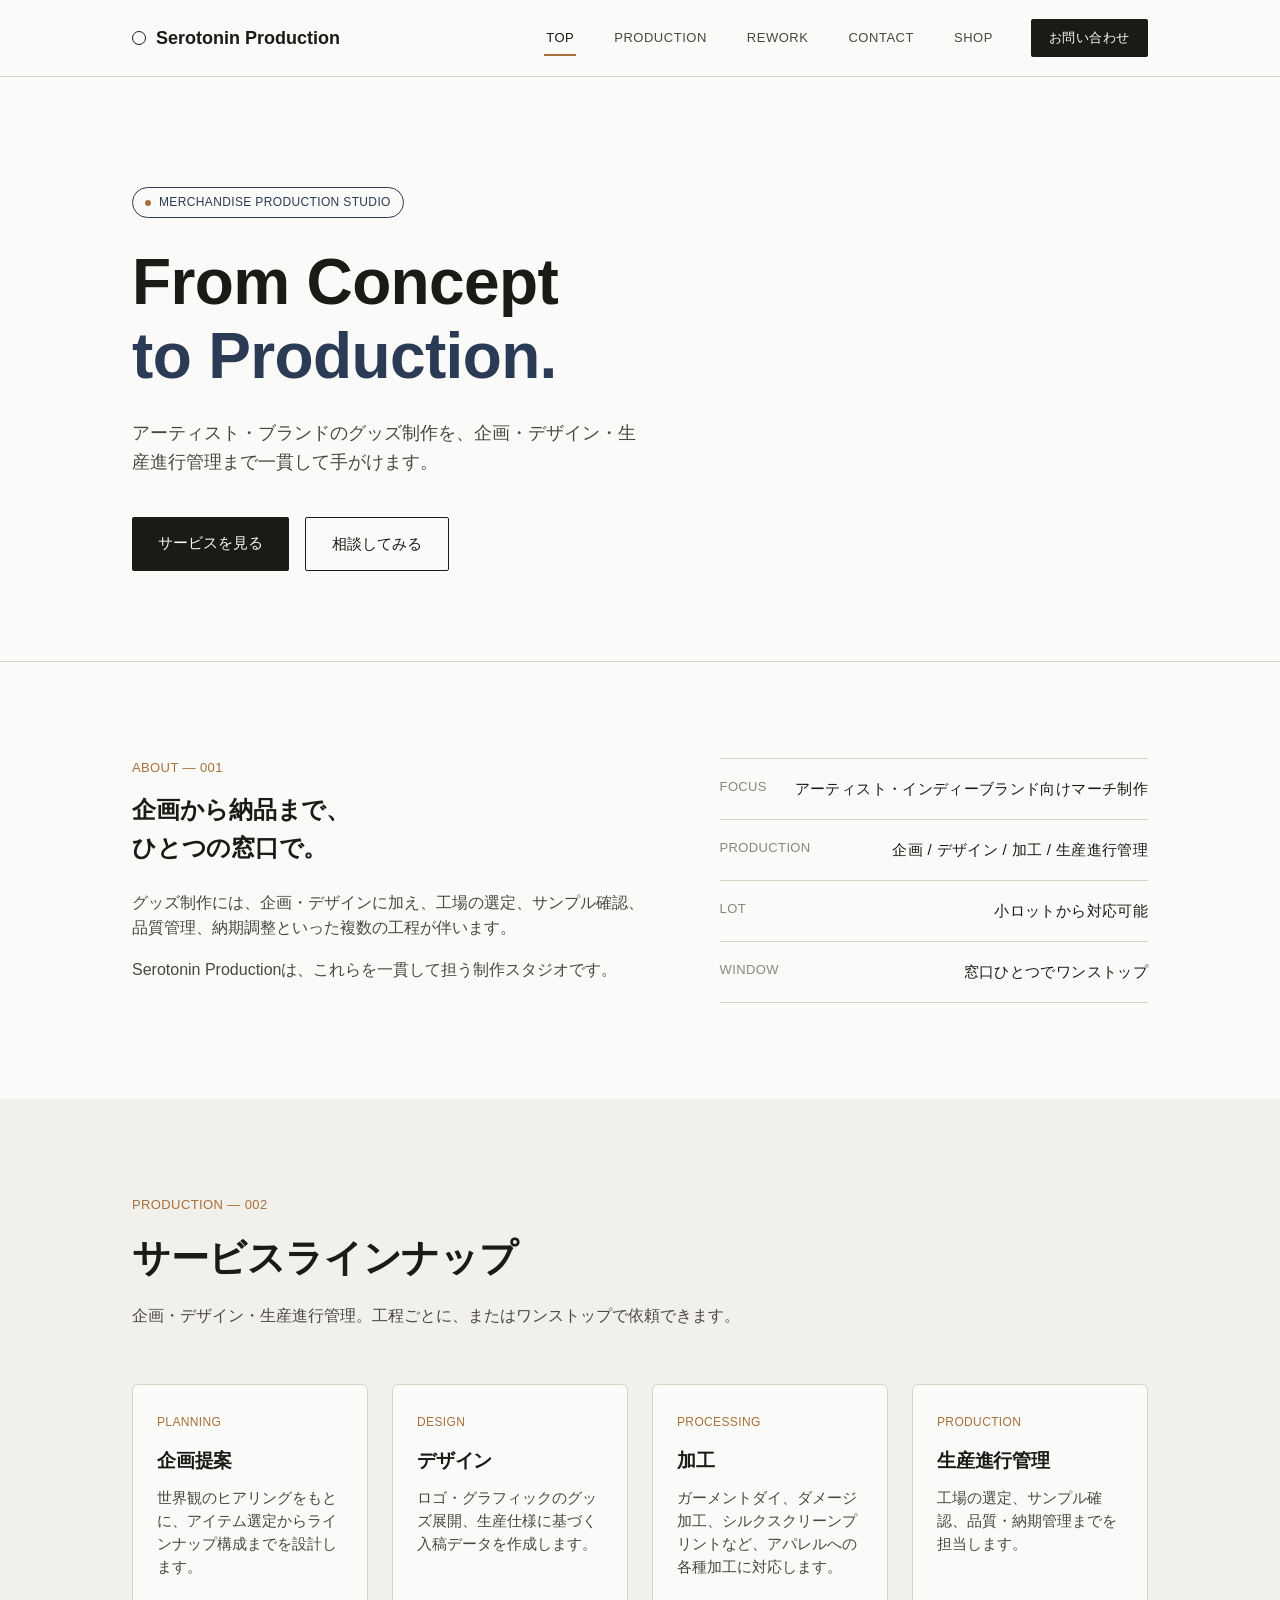
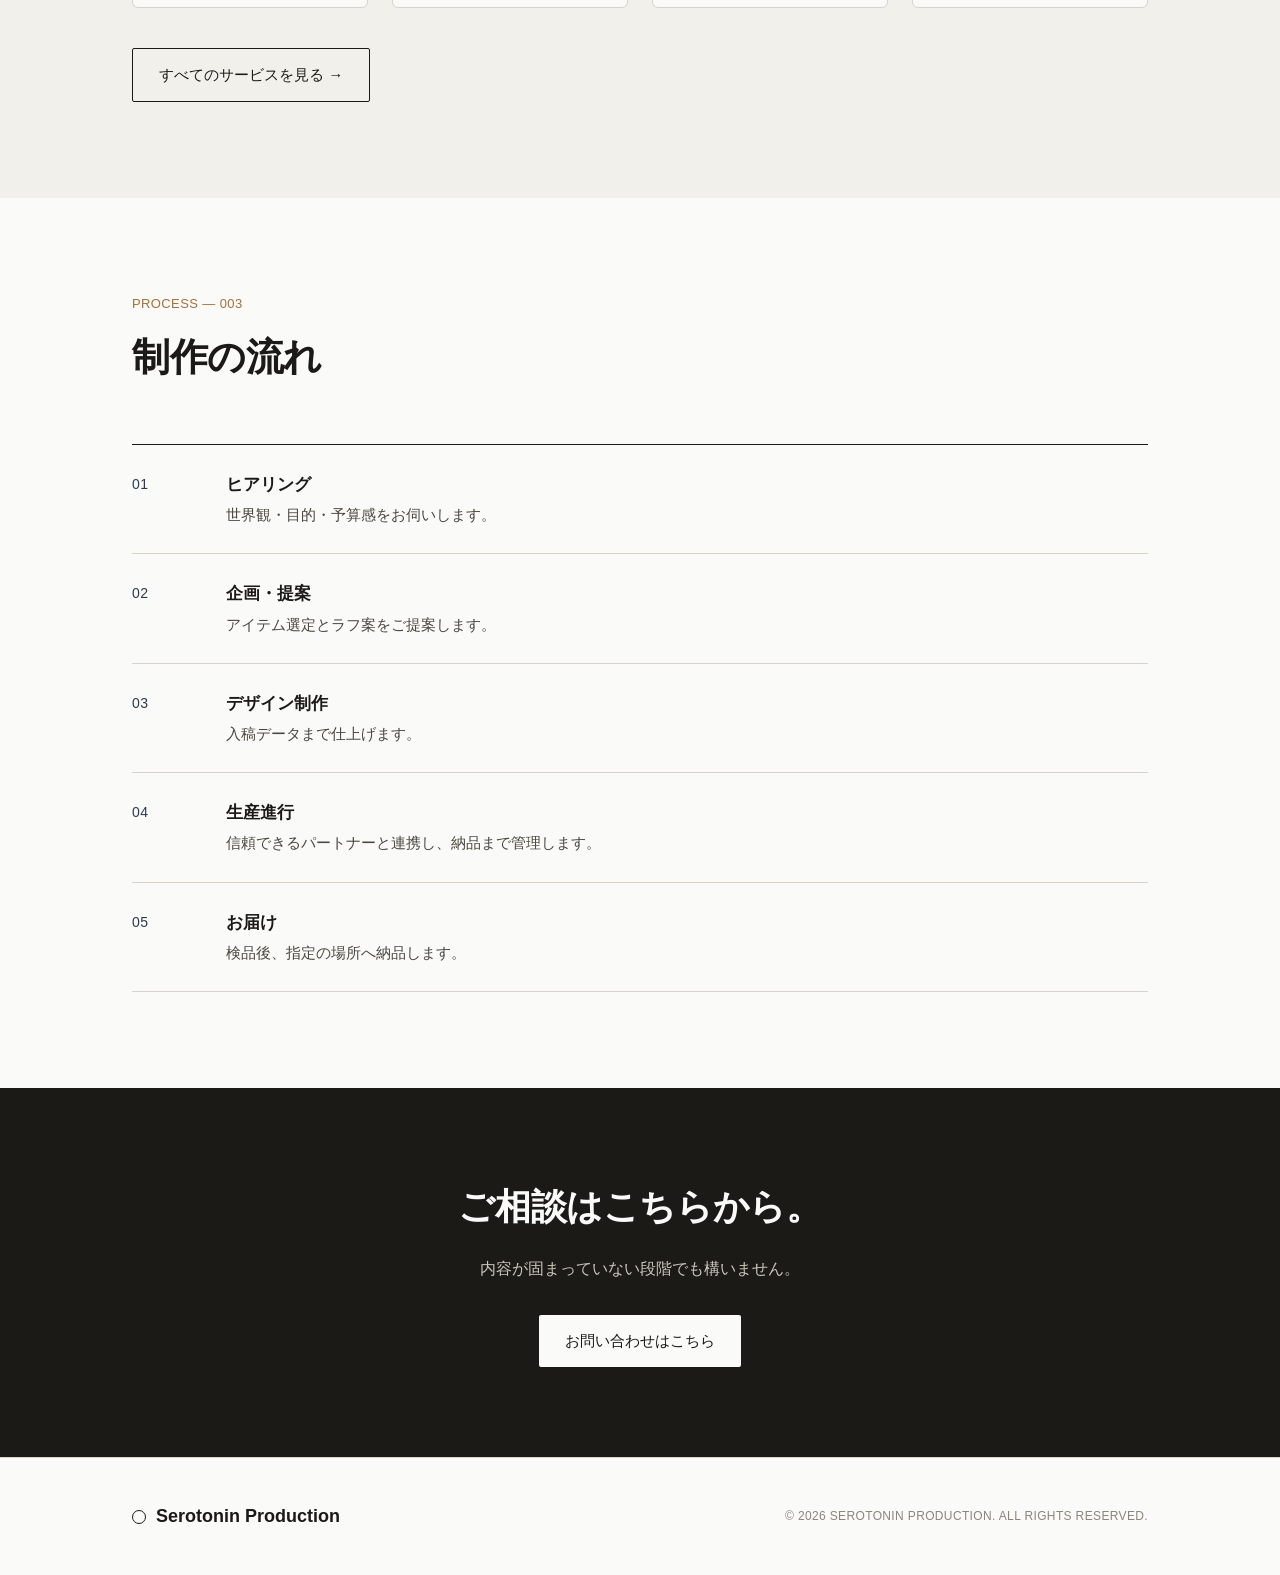
==== index.html @ 428d6d1c "Add files via upload" ====
<!DOCTYPE html>
<html lang="ja">
<head>
<meta charset="UTF-8">
<meta name="viewport" content="width=device-width, initial-scale=1.0">
<title>Serotonin Production — Merchandise Production</title>
<link rel="stylesheet" href="style.css">
</head>
<body>

<header>
  <nav class="wrap">
    <a href="index.html" class="logo"><span class="hole"></span>Serotonin Production</a>
    <div class="navlinks">
      <a href="index.html" class="active">TOP</a>
      <a href="production.html">PRODUCTION</a>
      <a href="rework.html">REWORK</a>
      <a href="contact.html">CONTACT</a>
      <a href="shop.html">SHOP</a>
      <a href="contact.html" class="cta">お問い合わせ</a>
    </div>
  </nav>
</header>

<main>


  <section class="hero">
    <div class="wrap" style="position:relative;z-index:1;">
      <span class="eyebrow mono">MERCHANDISE PRODUCTION STUDIO</span>
      <h1>From Concept<br><em>to Production.</em></h1>
      <p class="lead">アーティスト・ブランドのグッズ制作を、企画・デザイン・生産進行管理まで一貫して手がけます。</p>
      <div class="btnrow">
        <a href="production.html" class="btn btn-primary">サービスを見る</a>
        <a href="contact.html" class="btn btn-outline">相談してみる</a>
      </div>
    </div>
  </section>

  <section>
    <div class="wrap about-grid">
      <div>
        <span class="sec-num mono">ABOUT — 001</span>
        <h2 style="margin-bottom:22px;">企画から納品まで、<br>ひとつの窓口で。</h2>
        <p>グッズ制作には、企画・デザインに加え、工場の選定、サンプル確認、品質管理、納期調整といった複数の工程が伴います。</p>
        <p>Serotonin Productionは、これらを一貫して担う制作スタジオです。</p>
      </div>
      <div class="stat-list mono">
        <div class="stat-row"><span>FOCUS</span><span>アーティスト・インディーブランド向けマーチ制作</span></div>
        <div class="stat-row"><span>PRODUCTION</span><span>企画 / デザイン / 加工 / 生産進行管理</span></div>
        <div class="stat-row"><span>LOT</span><span>小ロットから対応可能</span></div>
        <div class="stat-row"><span>WINDOW</span><span>窓口ひとつでワンストップ</span></div>
      </div>
    </div>
  </section>

  <section class="section-alt">
    <div class="wrap">
      <div class="sec-head">
        <span class="sec-num mono">PRODUCTION — 002</span>
        <h2>サービスラインナップ</h2>
        <p>企画・デザイン・生産進行管理。工程ごとに、またはワンストップで依頼できます。</p>
      </div>
      <div class="card-grid" style="grid-template-columns:repeat(auto-fit,minmax(230px,1fr));">
        <div class="service-card">
          <span class="mono">PLANNING</span>
          <h3>企画提案</h3>
          <p>世界観のヒアリングをもとに、アイテム選定からラインナップ構成までを設計します。</p>
        </div>
        <div class="service-card">
          <span class="mono">DESIGN</span>
          <h3>デザイン</h3>
          <p>ロゴ・グラフィックのグッズ展開、生産仕様に基づく入稿データを作成します。</p>
        </div>
        <div class="service-card">
          <span class="mono">PROCESSING</span>
          <h3>加工</h3>
          <p>ガーメントダイ、ダメージ加工、シルクスクリーンプリントなど、アパレルへの各種加工に対応します。</p>
        </div>
        <div class="service-card">
          <span class="mono">PRODUCTION</span>
          <h3>生産進行管理</h3>
          <p>工場の選定、サンプル確認、品質・納期管理までを担当します。</p>
        </div>
      </div>
      <div style="margin-top:40px;">
        <a href="production.html" class="btn btn-outline">すべてのサービスを見る →</a>
      </div>
    </div>
  </section>

  <section>
    <div class="wrap">
      <div class="sec-head">
        <span class="sec-num mono">PROCESS — 003</span>
        <h2>制作の流れ</h2>
      </div>
      <div class="process-list">
        <div class="process-item"><span class="mono">01</span><div><h4>ヒアリング</h4><p>世界観・目的・予算感をお伺いします。</p></div></div>
        <div class="process-item"><span class="mono">02</span><div><h4>企画・提案</h4><p>アイテム選定とラフ案をご提案します。</p></div></div>
        <div class="process-item"><span class="mono">03</span><div><h4>デザイン制作</h4><p>入稿データまで仕上げます。</p></div></div>
        <div class="process-item"><span class="mono">04</span><div><h4>生産進行</h4><p>信頼できるパートナーと連携し、納品まで管理します。</p></div></div>
        <div class="process-item"><span class="mono">05</span><div><h4>お届け</h4><p>検品後、指定の場所へ納品します。</p></div></div>
      </div>
    </div>
  </section>

  <section class="cta-band">
    <div class="wrap">
      <h2>ご相談はこちらから。</h2>
      <p>内容が固まっていない段階でも構いません。</p>
      <a href="contact.html" class="btn btn-primary">お問い合わせはこちら</a>
    </div>
  </section>


</main>

<footer>
  <div class="wrap">
    <div class="logo"><span class="hole"></span>Serotonin Production</div>
    <span class="mono">© 2026 Serotonin Production. ALL RIGHTS RESERVED.</span>
  </div>
</footer>

</body>
</html>
---- style.css ----
:root{
    --paper:#FAFAF8;
    --paper-alt:#F1F0EB;
    --ink:#1B1A17;
    --ink-soft:#4A473F;
    --indigo:#2B3A55;
    --indigo-soft:#3F5276;
    --rust:#A8703A;
    --gray:#8A867D;
    --line:#D8D3C8;
    --radius:2px;
  }
  *{box-sizing:border-box;margin:0;padding:0;}
  html{scroll-behavior:smooth;}
  body{
    background:var(--paper);
    color:var(--ink);
    font-family:'Helvetica Neue',Helvetica,Arial,sans-serif;
    -webkit-font-smoothing:antialiased;
    line-height:1.6;
  }
  h1,h2,h3,.display{
    font-family:'Helvetica Neue',Helvetica,Arial,sans-serif;
    font-weight:700;
    letter-spacing:-0.01em;
  }
  .mono{
    font-family:'Helvetica Neue',Helvetica,Arial,sans-serif;
    font-weight:500;
    letter-spacing:0.03em;
    text-transform:uppercase;
    font-size:12px;
  }
  a{color:inherit;text-decoration:none;}
  .wrap{max-width:1080px;margin:0 auto;padding:0 32px;}

  /* ---------- NAV ---------- */
  header{
    position:sticky;top:0;z-index:50;
    background:rgba(250,250,248,0.92);
    backdrop-filter:blur(6px);
    border-bottom:1px solid var(--line);
  }
  nav.wrap{
    display:flex;align-items:center;justify-content:space-between;
    height:76px;
  }
  .logo{
    display:flex;align-items:center;gap:10px;
    font-family:'Helvetica Neue',Helvetica,Arial,sans-serif;
    font-weight:700;font-size:18px;
  }
  .logo .hole{
    width:14px;height:14px;border-radius:50%;
    border:1.5px solid var(--ink);
    background:var(--paper);
  }
  .logo-img{
    height:20px;width:auto;display:block;
  }
  .navlinks{display:flex;gap:36px;align-items:center;}
  .navlinks a{
    background:none;border:none;cursor:pointer;
    font-family:'Helvetica Neue',Helvetica,Arial,sans-serif;
    font-size:13px;letter-spacing:0.04em;
    color:var(--ink-soft);
    padding:6px 2px;position:relative;
  }
  .navlinks a.active{color:var(--ink);}
  .navlinks a.active::after{
    content:'';position:absolute;left:0;right:0;bottom:-2px;height:2px;background:var(--rust);
  }
  .navlinks .cta{
    background:var(--ink);color:var(--paper);
    padding:9px 18px;border-radius:var(--radius);
    font-weight:500;
  }

  /* ---------- PAGES ---------- */
  section{padding:96px 0;}
  .section-alt{background:var(--paper-alt);}

  /* ---------- HERO ---------- */
  .hero{padding:110px 0 90px;border-bottom:1px solid var(--line);position:relative;overflow:hidden;}
  .eyebrow{
    display:inline-flex;align-items:center;gap:8px;
    font-family:'Helvetica Neue',Helvetica,Arial,sans-serif;font-size:12px;
    color:var(--indigo);border:1px solid var(--indigo);
    padding:5px 12px;border-radius:20px;margin-bottom:28px;
  }
  .eyebrow::before{content:'';width:6px;height:6px;background:var(--rust);border-radius:50%;}
  .hero h1{
    font-size:clamp(36px,5.4vw,64px);
    font-weight:700;line-height:1.15;max-width:820px;
    margin-bottom:26px;
  }
  .hero h1 em{font-style:normal;color:var(--indigo);}
  .hero p.lead{
    font-size:18px;color:var(--ink-soft);max-width:520px;margin-bottom:40px;
  }
  .btnrow{display:flex;gap:16px;flex-wrap:wrap;}
  .btn{
    display:inline-block;padding:14px 26px;border-radius:var(--radius);
    font-weight:500;font-size:15px;transition:all .15s ease;
  }
  .btn-primary{background:var(--ink);color:var(--paper);}
  .btn-primary:hover{background:var(--indigo);}
  .btn-outline{border:1px solid var(--ink);color:var(--ink);}
  .btn-outline:hover{background:var(--ink);color:var(--paper);}

  /* ---------- SECTION HEADS ---------- */
  .sec-head{margin-bottom:56px;max-width:640px;}
  .sec-num{font-family:'Helvetica Neue',Helvetica,Arial,sans-serif;color:var(--rust);font-size:13px;margin-bottom:12px;display:block;}
  .sec-head h2{font-size:clamp(26px,3.4vw,38px);font-weight:700;}
  .sec-head p{color:var(--ink-soft);margin-top:14px;font-size:16px;}

  /* ---------- ABOUT (TOP) ---------- */
  .about-grid{display:grid;grid-template-columns:1.1fr 0.9fr;gap:64px;align-items:start;}
  .about-grid p{color:var(--ink-soft);margin-bottom:16px;font-size:16px;}
  .stat-list{border-top:1px solid var(--line);}
  .stat-row{
    display:flex;justify-content:space-between;padding:18px 0;
    border-bottom:1px solid var(--line);font-size:15px;
  }
  .stat-row span:first-child{color:var(--gray);font-family:'Helvetica Neue',Helvetica,Arial,sans-serif;font-size:13px;}
  .stat-row span:last-child{font-weight:500;}

  /* ---------- SERVICE CARDS (grid on TOP) ---------- */
  .card-grid{display:grid;grid-template-columns:repeat(3,1fr);gap:24px;}
  .service-card{
    background:var(--paper);border:1px solid var(--line);border-radius:6px;
    padding:28px 24px;position:relative;
    transition:border-color .15s ease, transform .15s ease;
  }
  .service-card:hover{border-color:var(--ink);transform:translateY(-3px);}
  .service-card .mono{font-size:12px;color:var(--rust);display:block;margin-bottom:14px;}
  .service-card h3{font-size:19px;margin-bottom:10px;font-weight:700;}
  .service-card p{font-size:14.5px;color:var(--ink-soft);}

  /* ---------- PROCESS (mono ticket style) ---------- */
  .process-list{border-top:1px solid var(--ink);}
  .process-item{
    display:grid;grid-template-columns:70px 1fr;gap:24px;
    padding:26px 0;border-bottom:1px solid var(--line);
  }
  .process-item .mono{color:var(--indigo);font-size:14px;padding-top:2px;}
  .process-item h4{font-size:17px;margin-bottom:6px;font-weight:700;}
  .process-item p{color:var(--ink-soft);font-size:14.5px;max-width:520px;}

  /* ---------- CTA BAND ---------- */
  .cta-band{
    background:var(--ink);color:var(--paper);text-align:center;
    padding:90px 0;
  }
  .cta-band h2{font-size:clamp(24px,3.6vw,36px);margin-bottom:20px;}
  .cta-band p{color:#C9C6BC;margin-bottom:34px;font-size:16px;}
  .cta-band .btn-primary{background:var(--paper);color:var(--ink);}
  .cta-band .btn-primary:hover{background:var(--rust);color:var(--paper);}

  /* ---------- SERVICE PAGE ---------- */
  .service-page-head{padding-top:70px;padding-bottom:20px;}
  .service-detail{
    display:grid;grid-template-columns:120px 1fr;gap:40px;
    padding:44px 0;border-bottom:1px solid var(--line);
  }
  .service-detail:first-of-type{border-top:1px solid var(--ink);}
  .sd-num{font-family:'Helvetica Neue',Helvetica,Arial,sans-serif;font-size:14px;color:var(--gray);}
  .sd-num .code{display:block;font-size:26px;color:var(--ink);margin-top:6px;font-weight:500;}
  .service-detail h3{font-size:23px;margin-bottom:14px;font-weight:700;}
  .service-detail .desc{color:var(--ink-soft);margin-bottom:18px;max-width:560px;}
  .bullet-list{list-style:none;}
  .bullet-list li{
    padding-left:20px;position:relative;font-size:14.5px;color:var(--ink-soft);
    margin-bottom:8px;
  }
  .bullet-list li::before{
    content:'';position:absolute;left:0;top:9px;width:8px;height:1.5px;background:var(--rust);
  }
  .scene{
    margin-top:18px;font-family:'Helvetica Neue',Helvetica,Arial,sans-serif;font-size:12.5px;
    color:var(--indigo);background:var(--paper-alt);
    display:inline-block;padding:8px 14px;border-radius:20px;
  }

  .fit-grid{display:grid;grid-template-columns:repeat(2,1fr);gap:16px;}
  .fit-item{
    border:1px solid var(--line);border-radius:6px;padding:20px;
    font-size:14.5px;color:var(--ink-soft);
    display:flex;gap:12px;align-items:flex-start;
  }
  .fit-item .mark{color:var(--rust);font-family:'Helvetica Neue',Helvetica,Arial,sans-serif;font-weight:500;}

  /* ---------- CONTACT PAGE ---------- */
  .contact-grid{display:grid;grid-template-columns:1fr 1fr;gap:70px;padding-top:70px;}
  .contact-grid h2{font-size:clamp(28px,3.8vw,42px);margin-bottom:20px;}
  .contact-grid > div:first-child p{color:var(--ink-soft);margin-bottom:32px;max-width:420px;}
  .info-row{display:flex;gap:16px;padding:16px 0;border-top:1px solid var(--line);font-size:14.5px;}
  .info-row:last-child{border-bottom:1px solid var(--line);}
  .info-row .mono{color:var(--gray);width:100px;flex-shrink:0;font-size:12.5px;}

  form{display:flex;flex-direction:column;gap:20px;}
  .field label{
    display:block;font-family:'Helvetica Neue',Helvetica,Arial,sans-serif;font-size:12px;
    color:var(--gray);margin-bottom:8px;
  }
  .field input,.field textarea,.field select{
    width:100%;border:1px solid var(--line);border-radius:4px;
    padding:12px 14px;font-family:'Helvetica Neue',Helvetica,Arial,sans-serif;font-size:14.5px;
    background:var(--paper);color:var(--ink);
  }
  .field input:focus,.field textarea:focus,.field select:focus{
    outline:none;border-color:var(--indigo);
  }
  .field textarea{min-height:120px;resize:vertical;}
  form .btn-primary{align-self:flex-start;border:none;cursor:pointer;margin-top:6px;}

  /* ---------- FOOTER ---------- */
  footer{border-top:1px solid var(--line);padding:44px 0;}
  footer .wrap{display:flex;justify-content:space-between;align-items:center;flex-wrap:wrap;gap:16px;}
  footer .mono{font-size:12px;color:var(--gray);}

  /* ---------- SHOP ---------- */
  .shop-grid{
    display:grid;grid-template-columns:repeat(3,1fr);gap:28px 24px;
  }
  .product-card{
    border:1px solid var(--line);border-radius:6px;overflow:hidden;
    background:var(--paper);transition:border-color .15s ease, transform .15s ease;
  }
  .product-card:hover{border-color:var(--ink);transform:translateY(-3px);}
  .product-card a{display:block;}
  .product-thumb{
    width:100%;aspect-ratio:1/1;overflow:hidden;background:var(--paper-alt);
  }
  .product-thumb img{width:100%;height:100%;object-fit:cover;display:block;}
  .product-info{padding:16px 18px 20px;}
  .product-info .mono{font-size:11px;color:var(--rust);margin-bottom:6px;display:block;}
  .product-info h3{font-size:16.5px;font-weight:700;margin-bottom:6px;}
  .product-info .spec{font-size:12.5px;color:var(--ink-soft);line-height:1.5;margin-bottom:10px;min-height:36px;}
  .product-info .price-row{display:flex;justify-content:space-between;align-items:center;}
  .product-info .price{font-size:15px;font-weight:700;}
  .product-info .stock{
    font-size:10.5px;color:var(--indigo);border:1px solid var(--indigo);
    padding:2px 8px;border-radius:10px;
  }
  .widget-grid{
    display:flex;flex-wrap:wrap;gap:24px;justify-content:flex-start;
  }
  .widget-card{
    border:1px solid var(--line);border-radius:6px;overflow:hidden;
    background:var(--paper-alt);transition:border-color .15s ease, transform .15s ease;
    line-height:0;
  }
  .widget-card:hover{border-color:var(--ink);transform:translateY(-3px);}
  .widget-card iframe{display:block;border:none;}

  @media(max-width:860px){
    .about-grid,.card-grid,.contact-grid,.fit-grid{grid-template-columns:1fr;}
    .navlinks{gap:18px;}
    section{padding:64px 0;}
    .service-detail{grid-template-columns:1fr;gap:14px;}
    .shop-grid{grid-template-columns:repeat(2,1fr);}
  }
  @media(max-width:520px){
    .shop-grid{grid-template-columns:1fr;}
  }
  @media (prefers-reduced-motion:reduce){
    .page{animation:none;}
    html{scroll-behavior:auto;}
  }
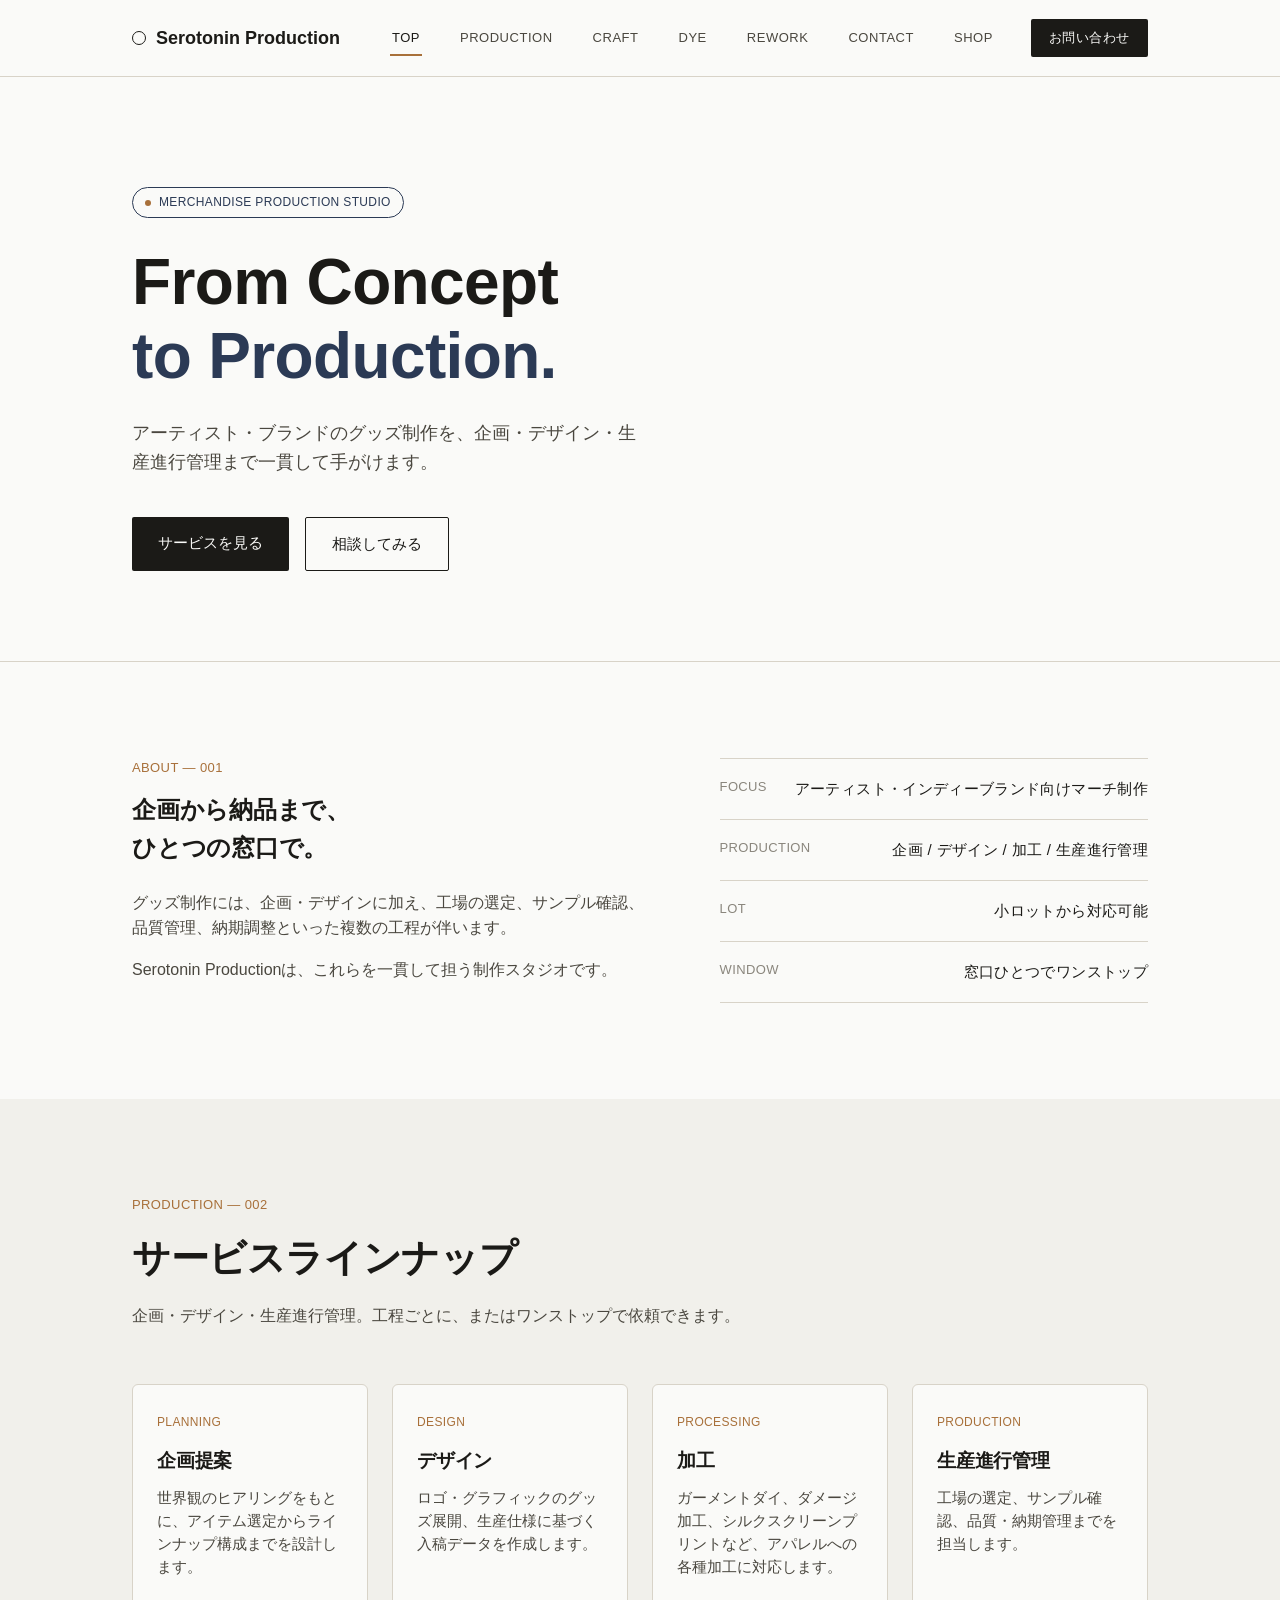
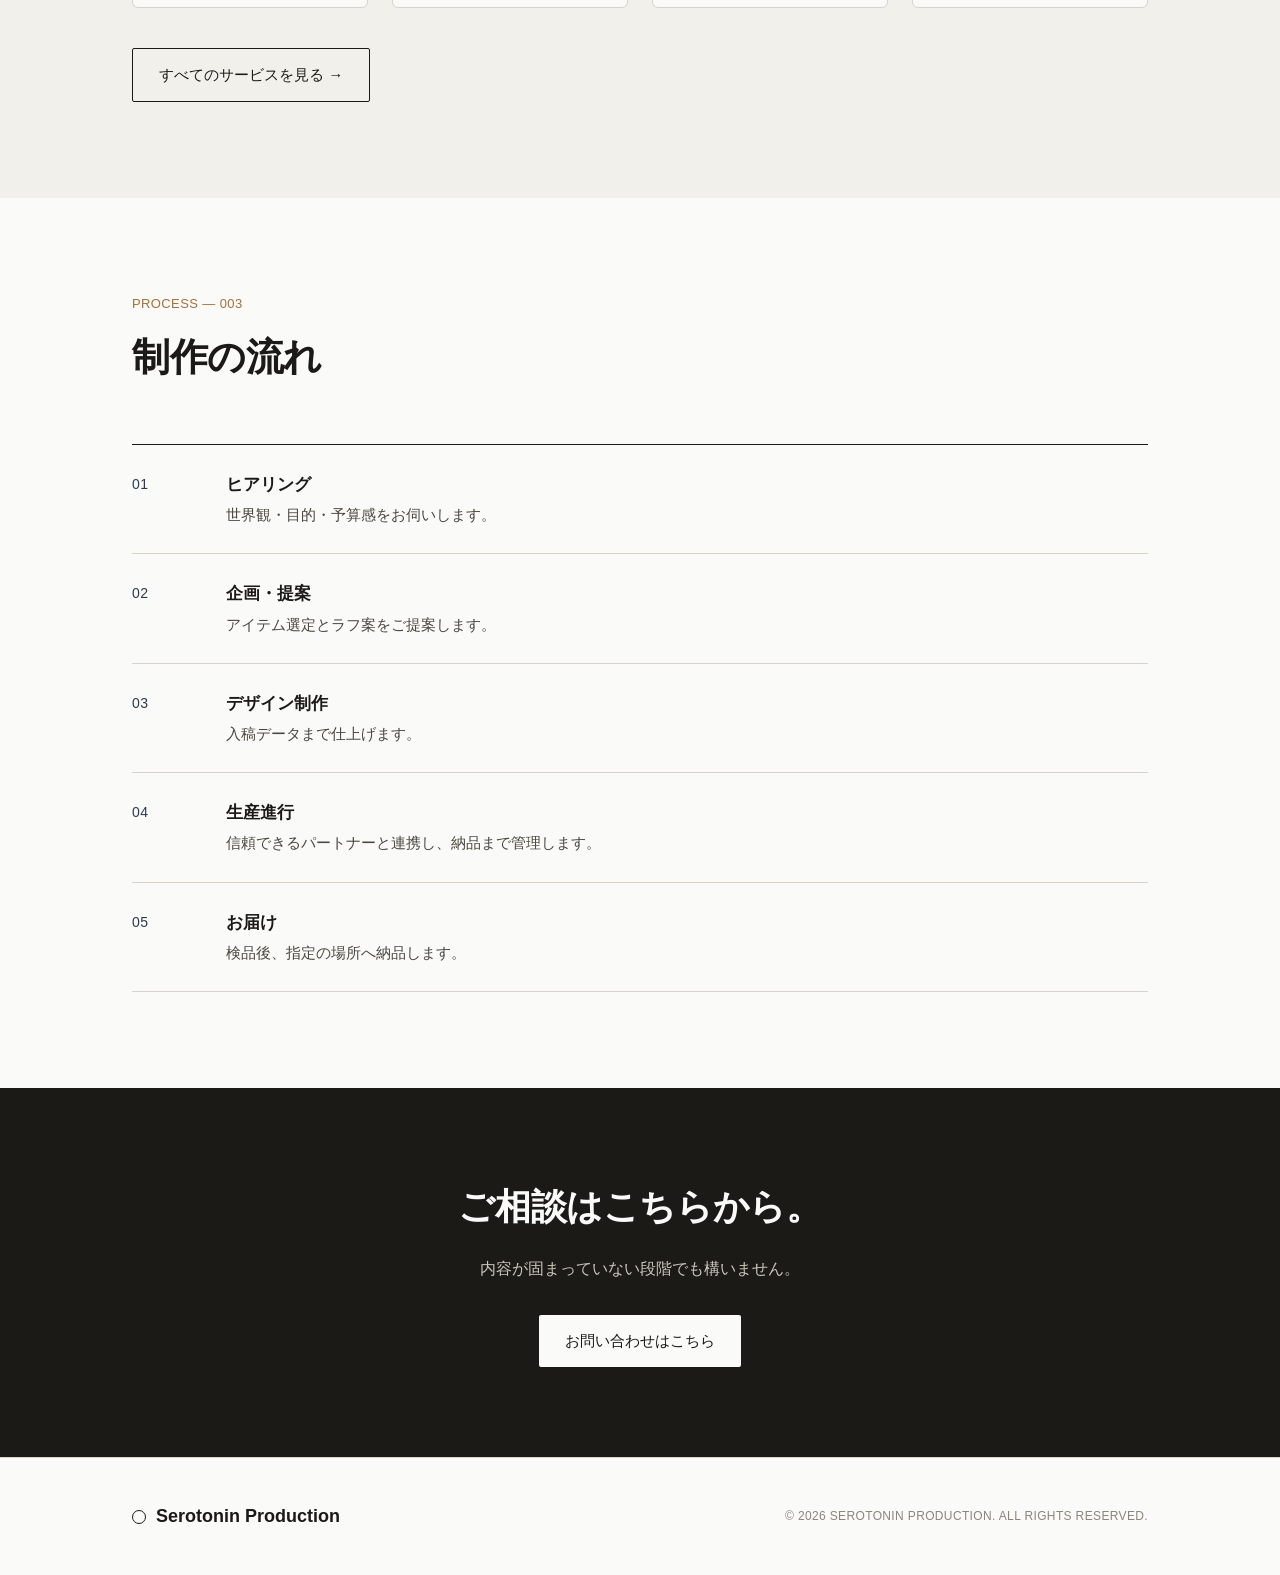
==== commit aec38d35: "Add files via upload" ====
--- a/index.html
+++ b/index.html
@@ -14,6 +14,8 @@
     <div class="navlinks">
       <a href="index.html" class="active">TOP</a>
       <a href="production.html">PRODUCTION</a>
+      <a href="craft.html">CRAFT</a>
+      <a href="dye.html">DYE</a>
       <a href="rework.html">REWORK</a>
       <a href="contact.html">CONTACT</a>
       <a href="shop.html">SHOP</a>
--- a/style.css
+++ b/style.css
@@ -112,6 +112,10 @@
   .sec-head{margin-bottom:56px;max-width:640px;}
   .sec-num{font-family:'Helvetica Neue',Helvetica,Arial,sans-serif;color:var(--rust);font-size:13px;margin-bottom:12px;display:block;}
   .sec-head h2{font-size:clamp(26px,3.4vw,38px);font-weight:700;}
+  .sec-head .jp-sub{
+    display:block;font-size:14px;font-weight:400;color:var(--gray);
+    margin-top:6px;letter-spacing:0.02em;
+  }
   .sec-head p{color:var(--ink-soft);margin-top:14px;font-size:16px;}
 
   /* ---------- ABOUT (TOP) ---------- */
@@ -183,6 +187,19 @@
   }
 
   .fit-grid{display:grid;grid-template-columns:repeat(2,1fr);gap:16px;}
+
+  /* ---------- CRAFT PORTFOLIO ---------- */
+  .craft-grid{display:grid;grid-template-columns:repeat(3,1fr);gap:20px;}
+  .craft-slot{
+    aspect-ratio:4/5;
+    border:1px dashed var(--line);
+    border-radius:4px;
+    background:var(--paper-alt);
+    display:flex;align-items:center;justify-content:center;
+    overflow:hidden;
+  }
+  .craft-slot img{width:100%;height:100%;object-fit:cover;display:block;}
+  .craft-slot .mono{color:var(--gray);font-size:11px;}
   .fit-item{
     border:1px solid var(--line);border-radius:6px;padding:20px;
     font-size:14.5px;color:var(--ink-soft);
@@ -255,7 +272,7 @@
   .widget-card iframe{display:block;border:none;}
 
   @media(max-width:860px){
-    .about-grid,.card-grid,.contact-grid,.fit-grid{grid-template-columns:1fr;}
+    .about-grid,.card-grid,.contact-grid,.fit-grid,.craft-grid{grid-template-columns:1fr;}
     .navlinks{gap:18px;}
     section{padding:64px 0;}
     .service-detail{grid-template-columns:1fr;gap:14px;}
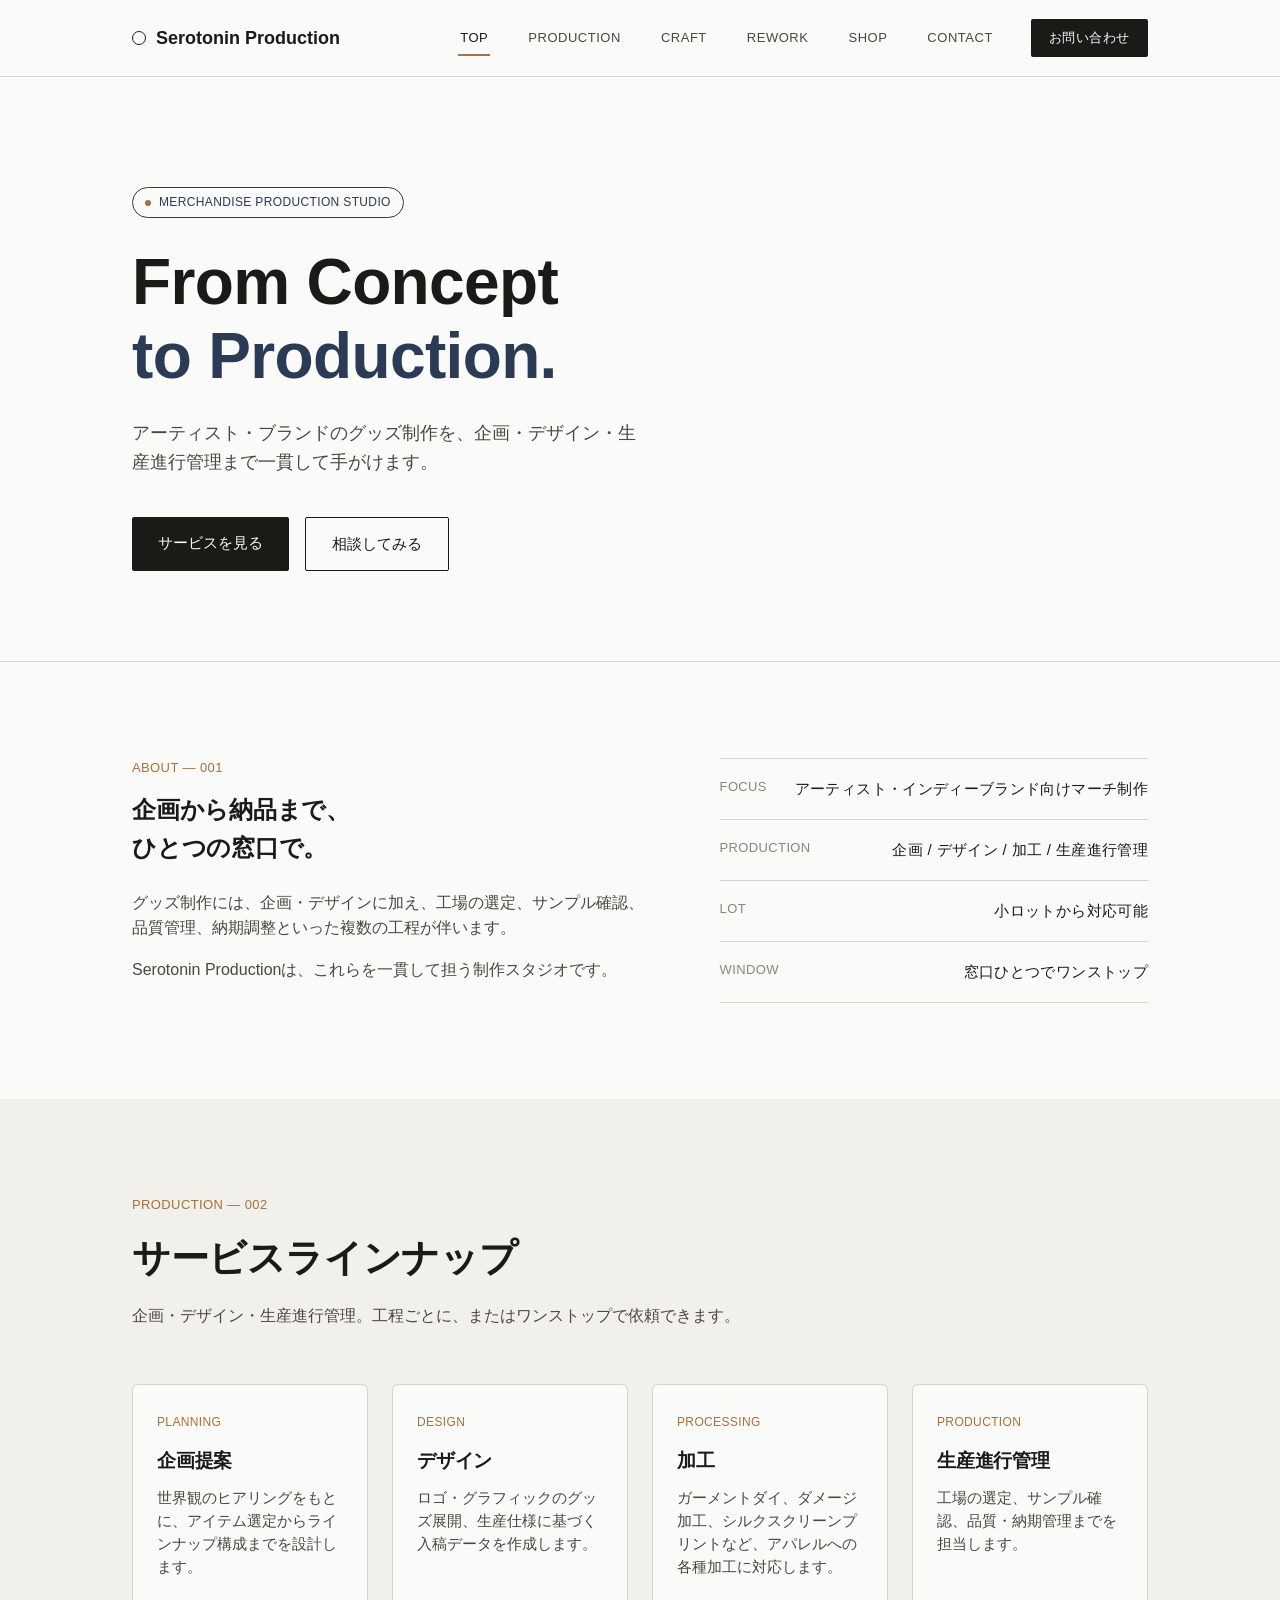
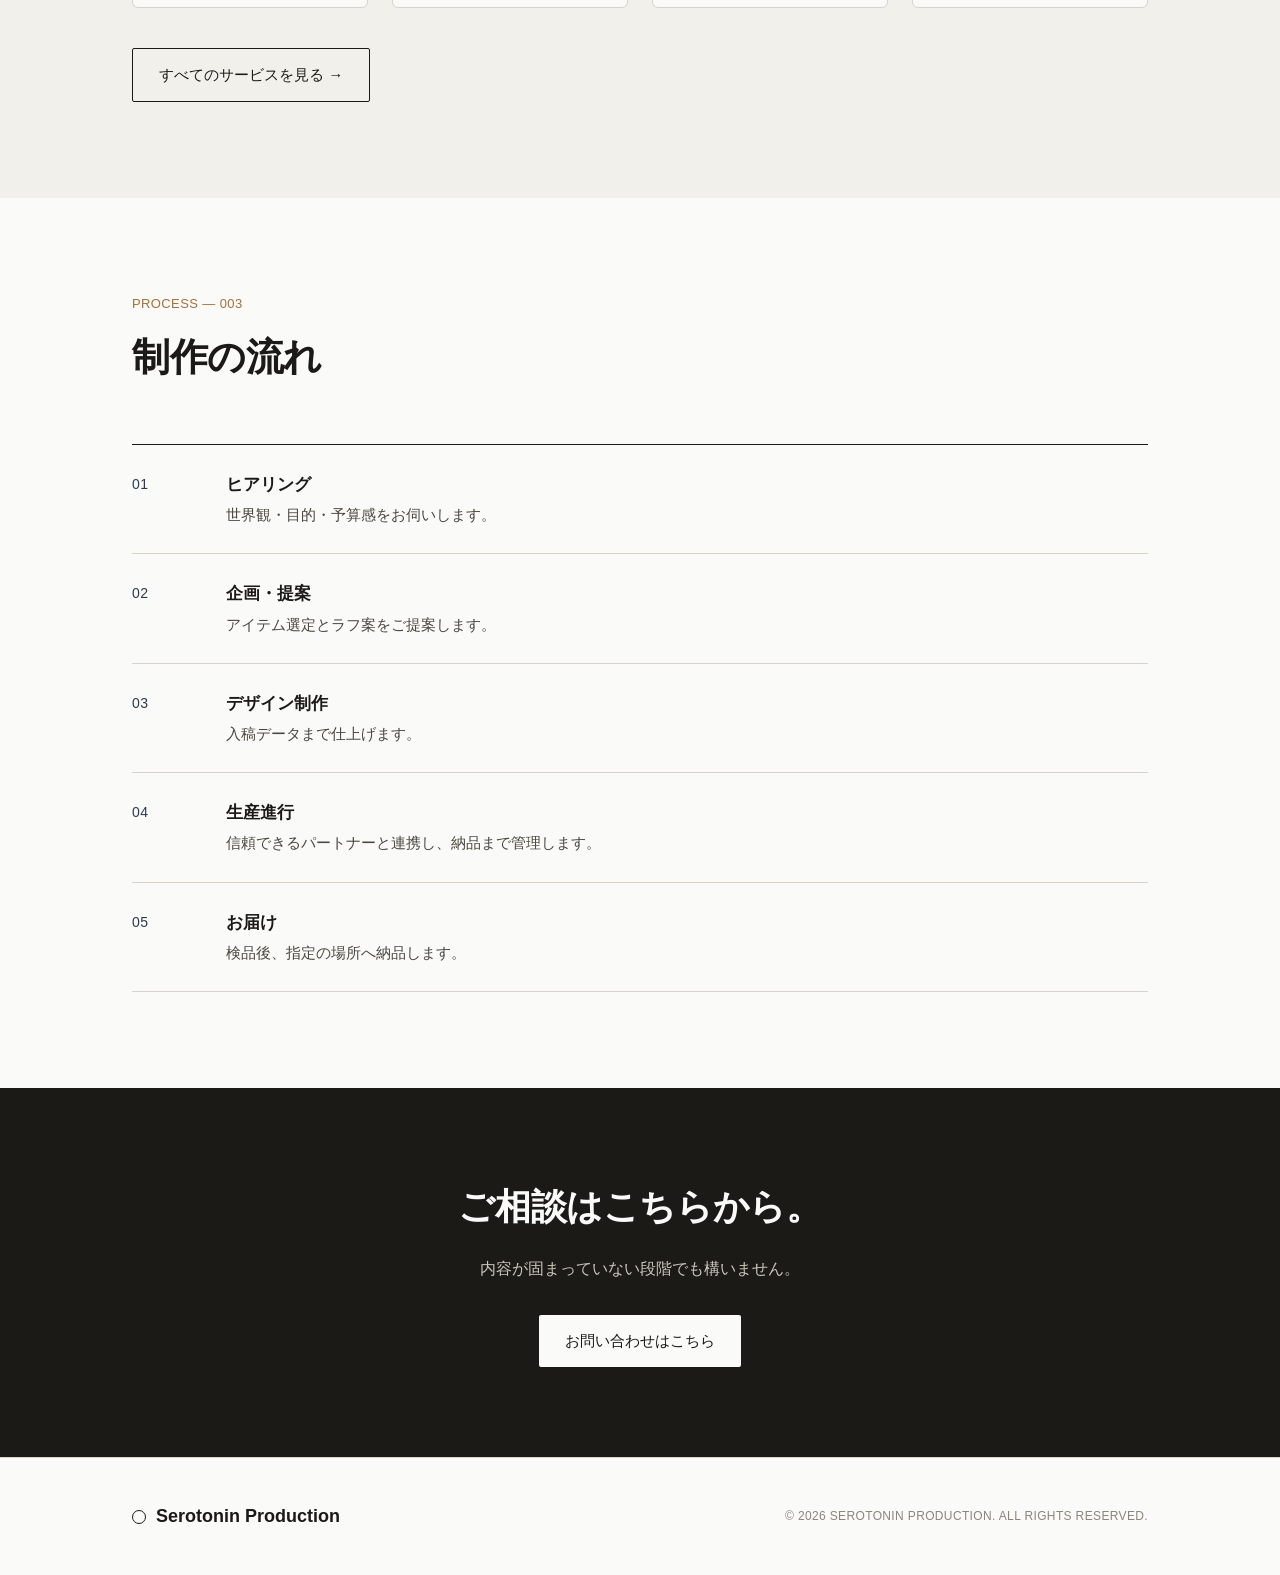
==== commit 772b7a5e: "Add files via upload" ====
--- a/index.html
+++ b/index.html
@@ -15,10 +15,9 @@
       <a href="index.html" class="active">TOP</a>
       <a href="production.html">PRODUCTION</a>
       <a href="craft.html">CRAFT</a>
-      <a href="dye.html">DYE</a>
       <a href="rework.html">REWORK</a>
+      <a href="shop.html">SHOP</a>
       <a href="contact.html">CONTACT</a>
-      <a href="shop.html">SHOP</a>
       <a href="contact.html" class="cta">お問い合わせ</a>
     </div>
   </nav>
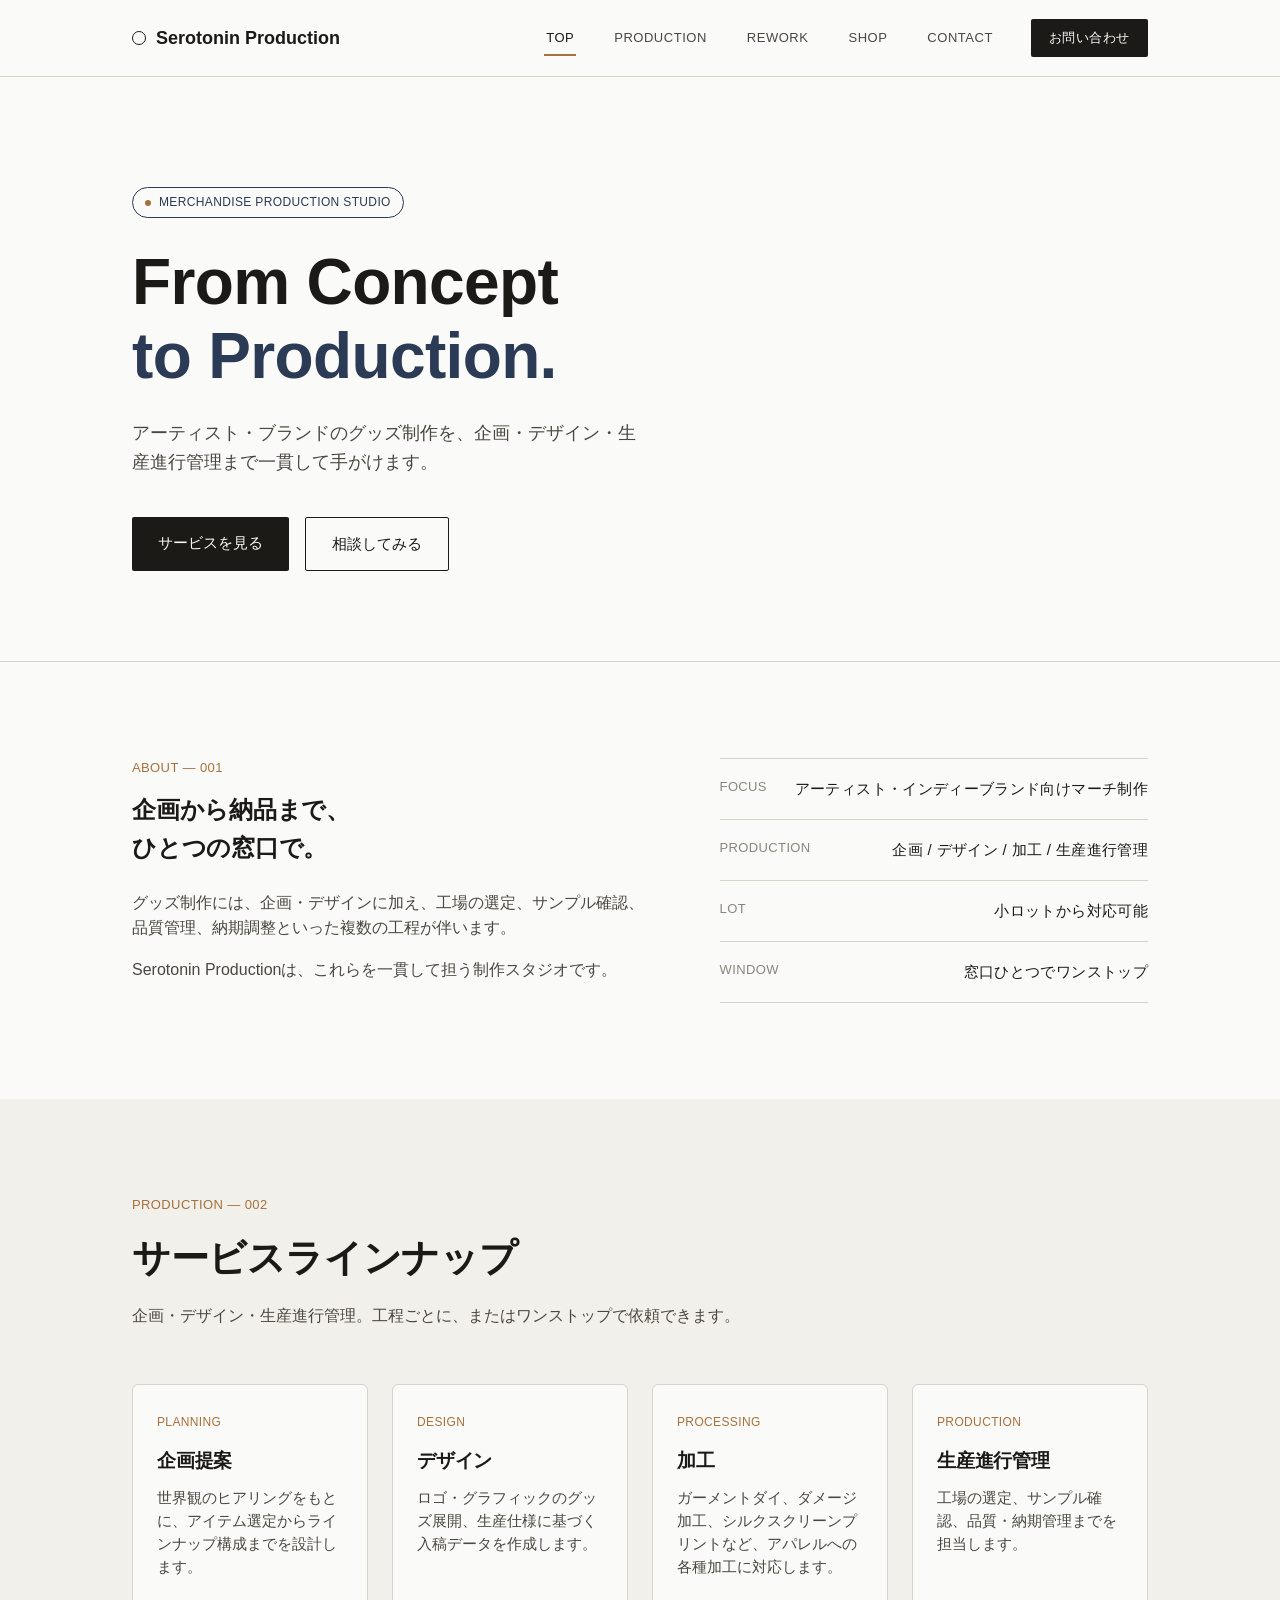
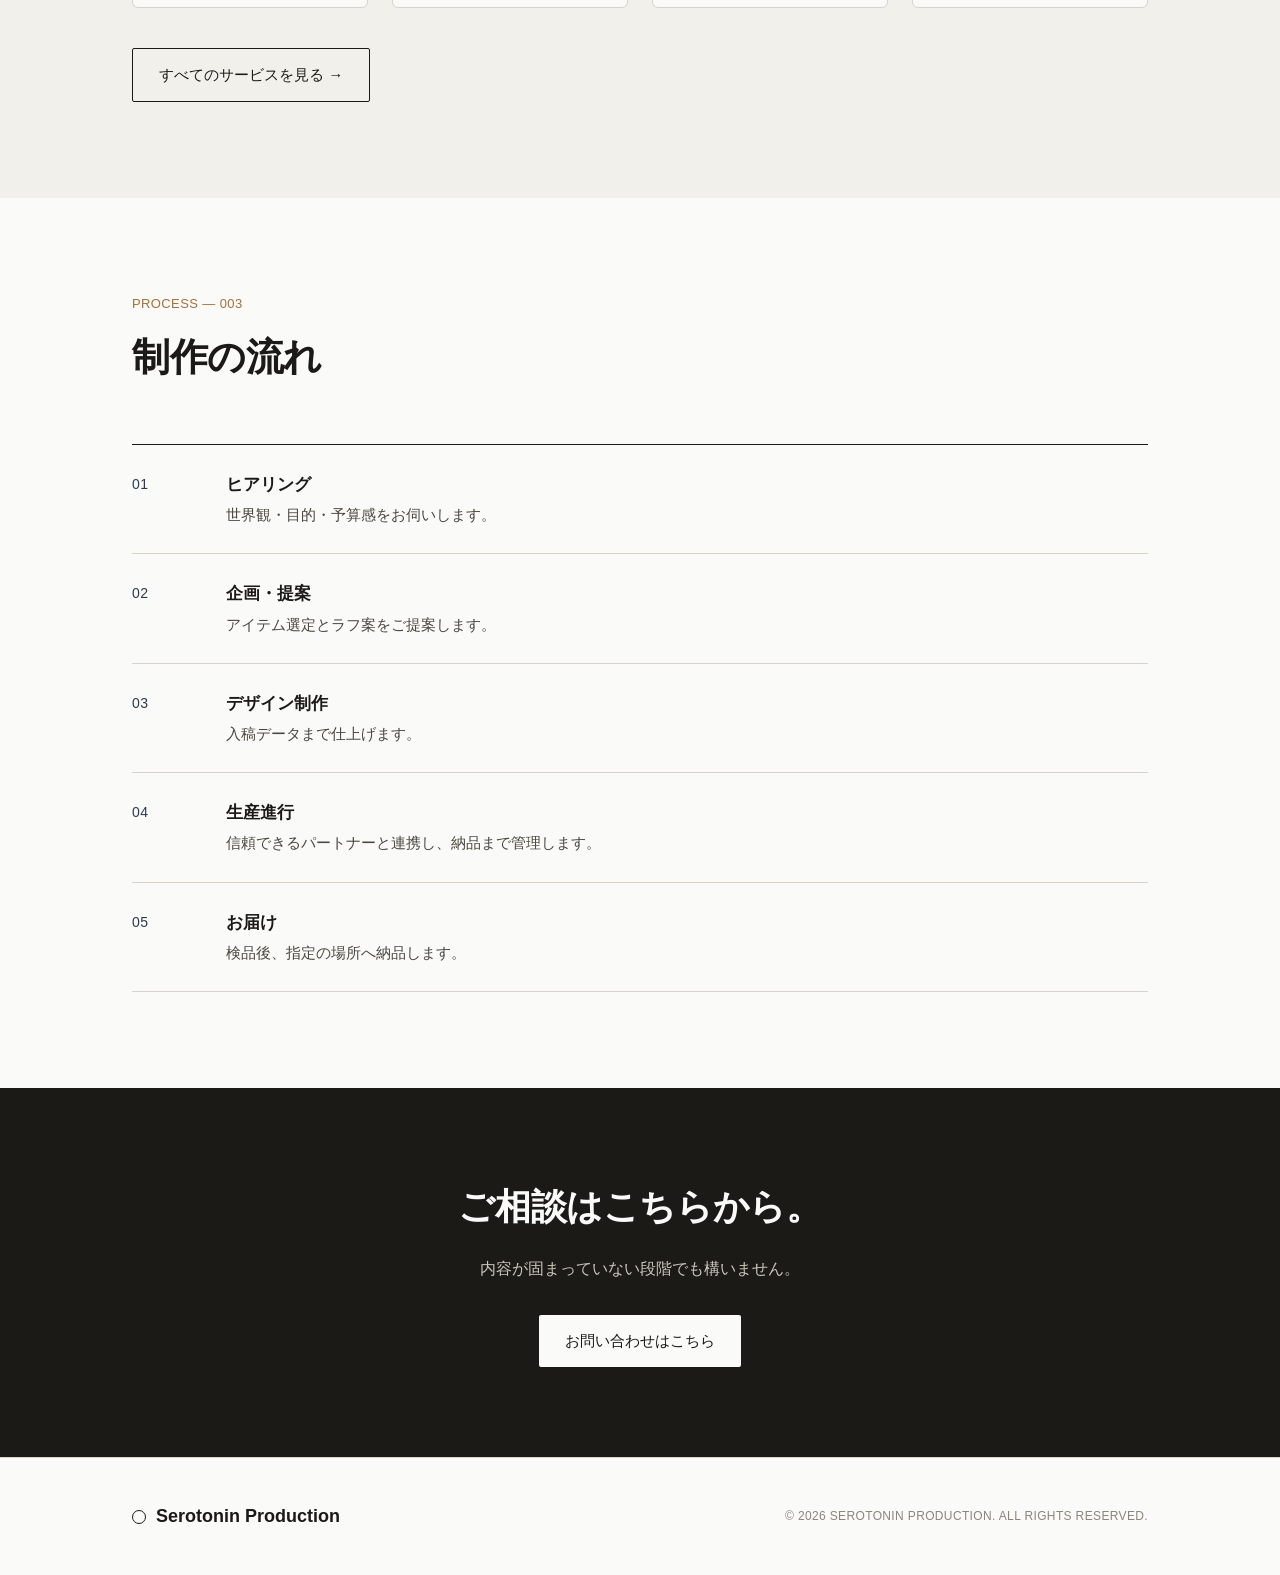
==== commit eb4e949e: "Add files via upload" ====
--- a/index.html
+++ b/index.html
@@ -14,7 +14,6 @@
     <div class="navlinks">
       <a href="index.html" class="active">TOP</a>
       <a href="production.html">PRODUCTION</a>
-      <a href="craft.html">CRAFT</a>
       <a href="rework.html">REWORK</a>
       <a href="shop.html">SHOP</a>
       <a href="contact.html">CONTACT</a>
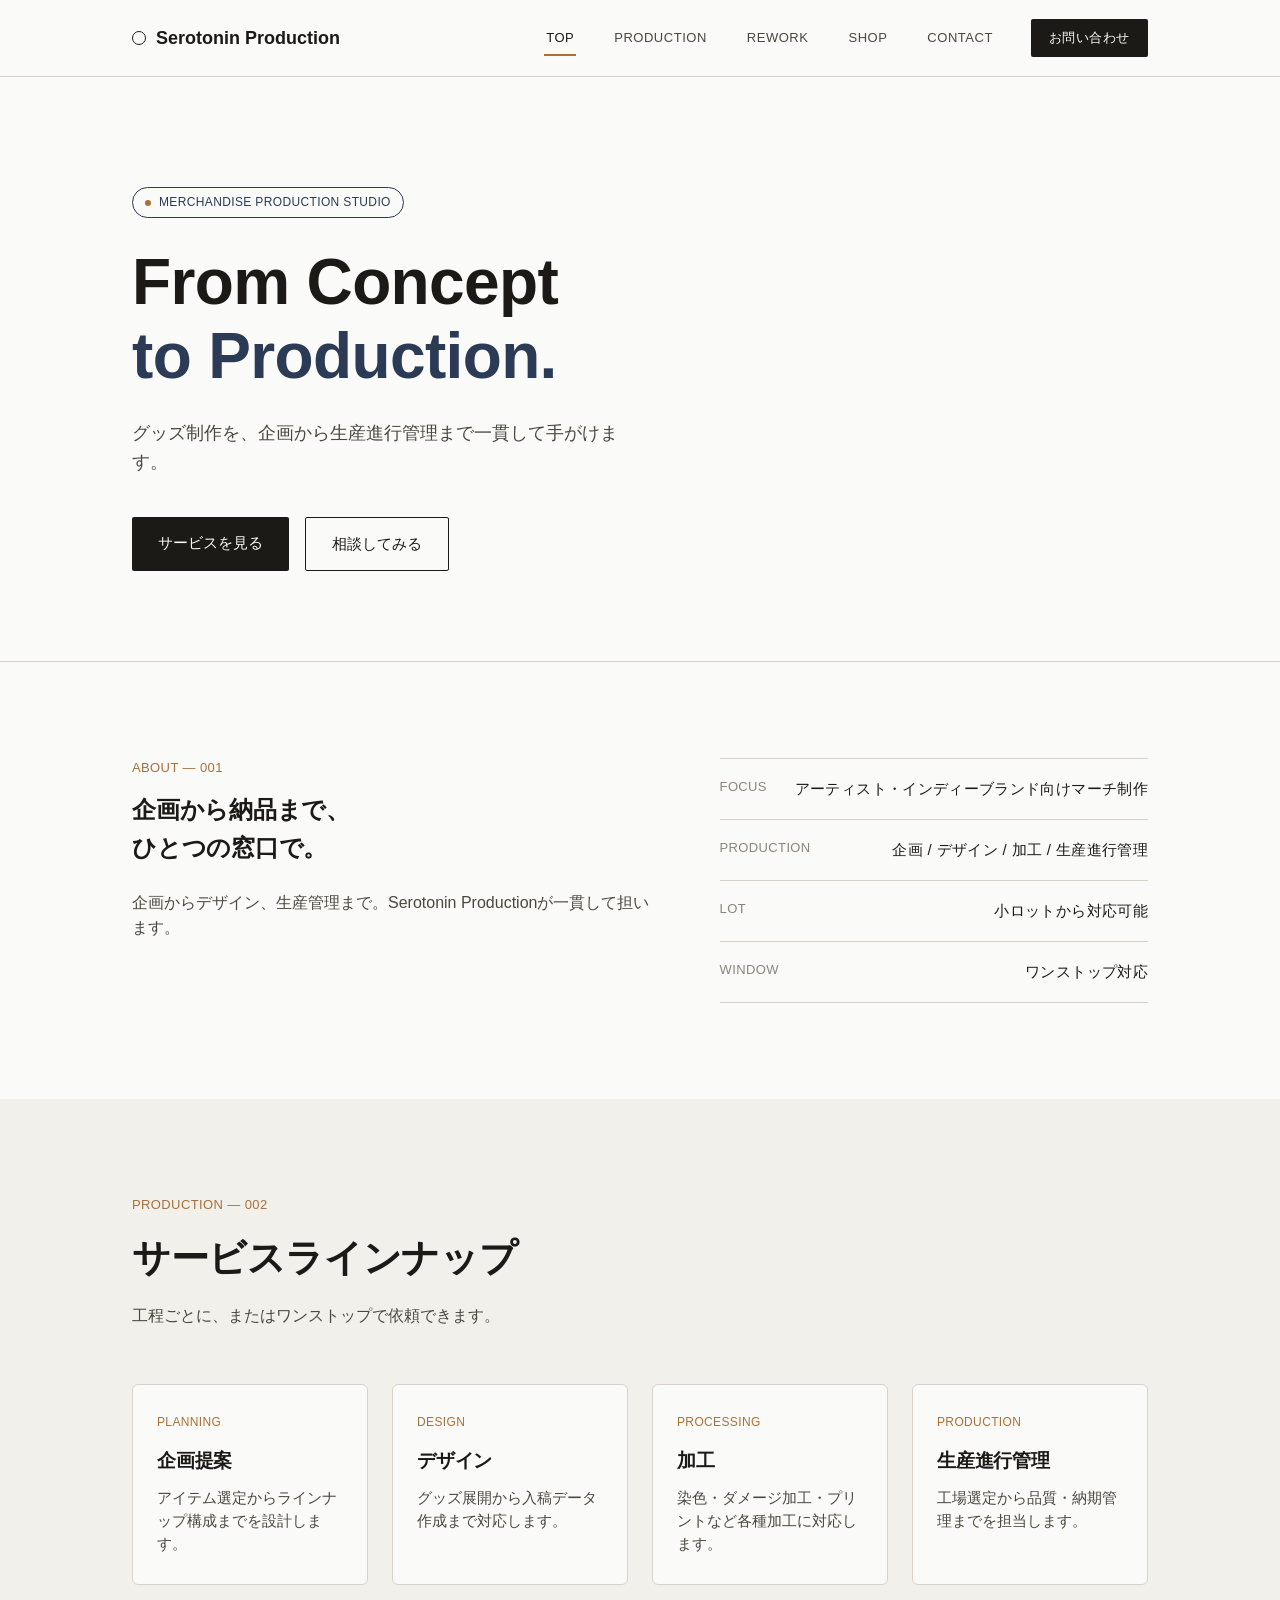
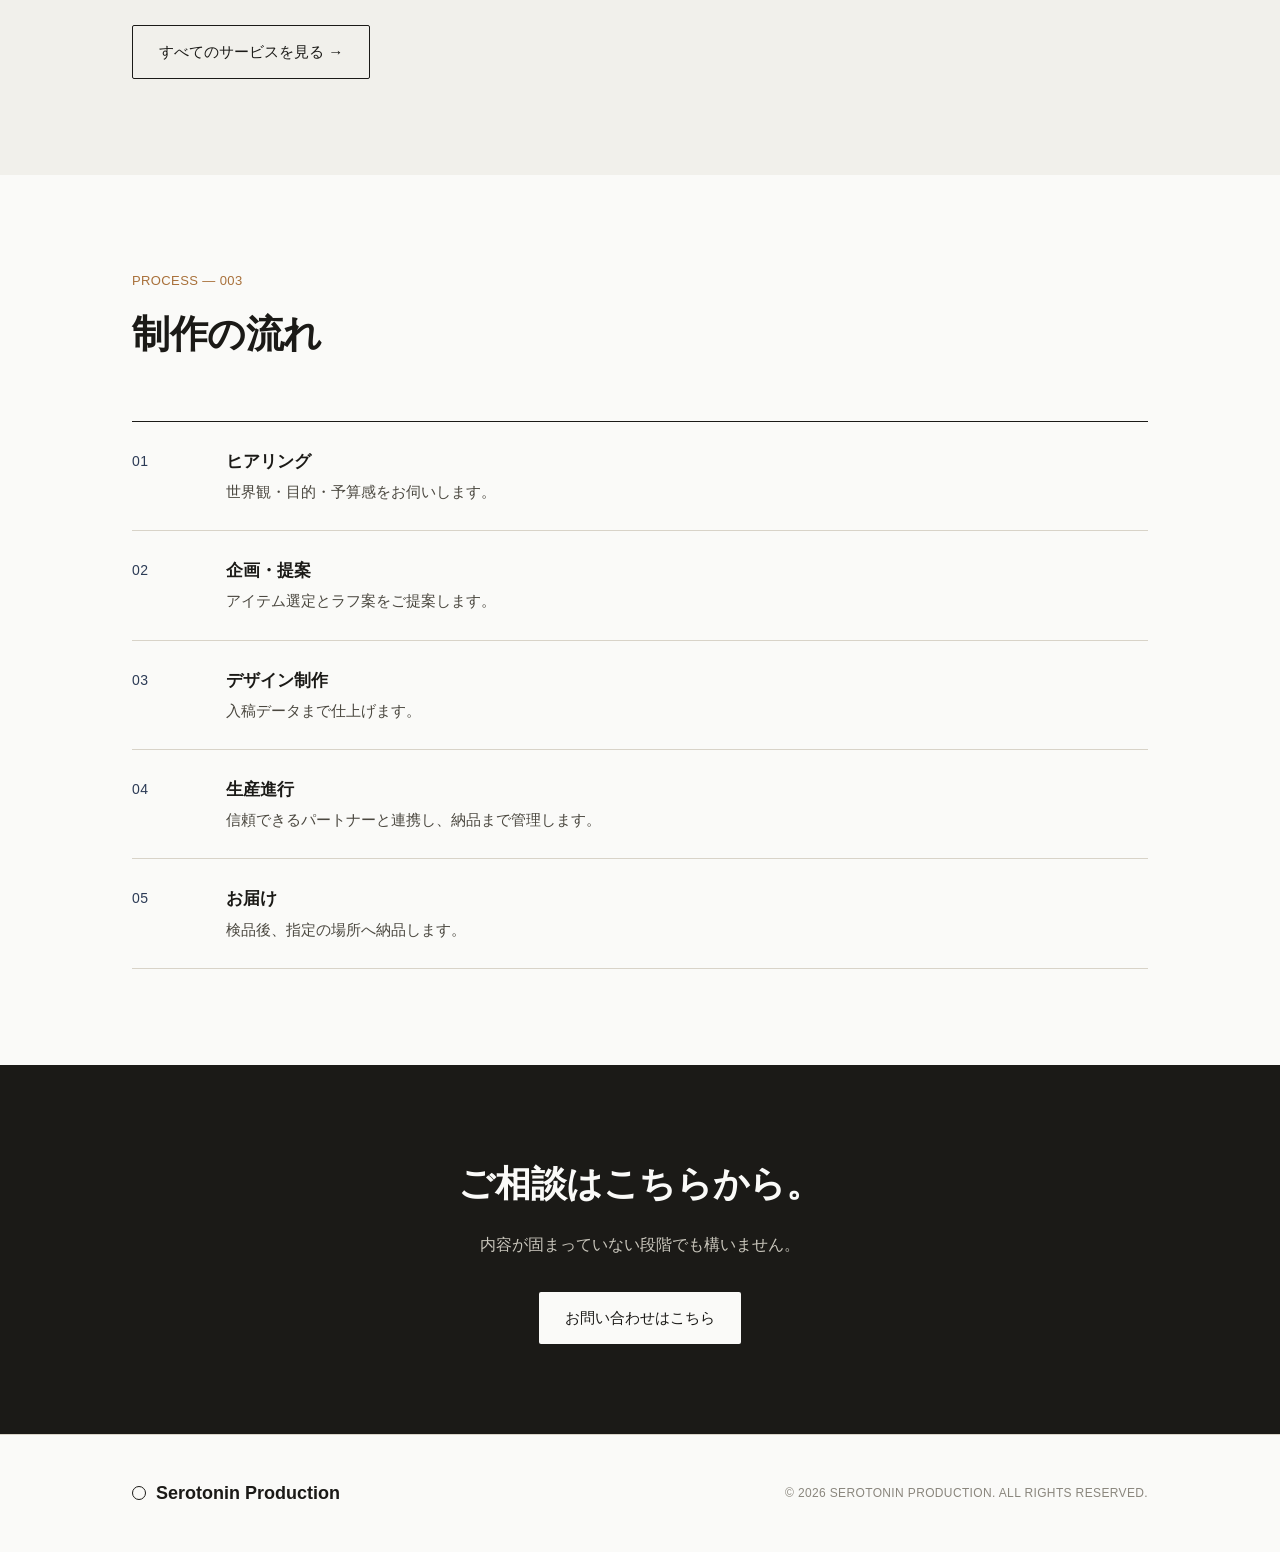
==== commit eacb87e9: "Add files via upload" ====
--- a/index.html
+++ b/index.html
@@ -29,7 +29,7 @@
     <div class="wrap" style="position:relative;z-index:1;">
       <span class="eyebrow mono">MERCHANDISE PRODUCTION STUDIO</span>
       <h1>From Concept<br><em>to Production.</em></h1>
-      <p class="lead">アーティスト・ブランドのグッズ制作を、企画・デザイン・生産進行管理まで一貫して手がけます。</p>
+      <p class="lead">グッズ制作を、企画から生産進行管理まで一貫して手がけます。</p>
       <div class="btnrow">
         <a href="production.html" class="btn btn-primary">サービスを見る</a>
         <a href="contact.html" class="btn btn-outline">相談してみる</a>
@@ -42,14 +42,13 @@
       <div>
         <span class="sec-num mono">ABOUT — 001</span>
         <h2 style="margin-bottom:22px;">企画から納品まで、<br>ひとつの窓口で。</h2>
-        <p>グッズ制作には、企画・デザインに加え、工場の選定、サンプル確認、品質管理、納期調整といった複数の工程が伴います。</p>
-        <p>Serotonin Productionは、これらを一貫して担う制作スタジオです。</p>
+        <p>企画からデザイン、生産管理まで。Serotonin Productionが一貫して担います。</p>
       </div>
       <div class="stat-list mono">
         <div class="stat-row"><span>FOCUS</span><span>アーティスト・インディーブランド向けマーチ制作</span></div>
         <div class="stat-row"><span>PRODUCTION</span><span>企画 / デザイン / 加工 / 生産進行管理</span></div>
         <div class="stat-row"><span>LOT</span><span>小ロットから対応可能</span></div>
-        <div class="stat-row"><span>WINDOW</span><span>窓口ひとつでワンストップ</span></div>
+        <div class="stat-row"><span>WINDOW</span><span>ワンストップ対応</span></div>
       </div>
     </div>
   </section>
@@ -59,28 +58,28 @@
       <div class="sec-head">
         <span class="sec-num mono">PRODUCTION — 002</span>
         <h2>サービスラインナップ</h2>
-        <p>企画・デザイン・生産進行管理。工程ごとに、またはワンストップで依頼できます。</p>
+        <p>工程ごとに、またはワンストップで依頼できます。</p>
       </div>
       <div class="card-grid" style="grid-template-columns:repeat(auto-fit,minmax(230px,1fr));">
         <div class="service-card">
           <span class="mono">PLANNING</span>
           <h3>企画提案</h3>
-          <p>世界観のヒアリングをもとに、アイテム選定からラインナップ構成までを設計します。</p>
+          <p>アイテム選定からラインナップ構成までを設計します。</p>
         </div>
         <div class="service-card">
           <span class="mono">DESIGN</span>
           <h3>デザイン</h3>
-          <p>ロゴ・グラフィックのグッズ展開、生産仕様に基づく入稿データを作成します。</p>
+          <p>グッズ展開から入稿データ作成まで対応します。</p>
         </div>
         <div class="service-card">
           <span class="mono">PROCESSING</span>
           <h3>加工</h3>
-          <p>ガーメントダイ、ダメージ加工、シルクスクリーンプリントなど、アパレルへの各種加工に対応します。</p>
+          <p>染色・ダメージ加工・プリントなど各種加工に対応します。</p>
         </div>
         <div class="service-card">
           <span class="mono">PRODUCTION</span>
           <h3>生産進行管理</h3>
-          <p>工場の選定、サンプル確認、品質・納期管理までを担当します。</p>
+          <p>工場選定から品質・納期管理までを担当します。</p>
         </div>
       </div>
       <div style="margin-top:40px;">
